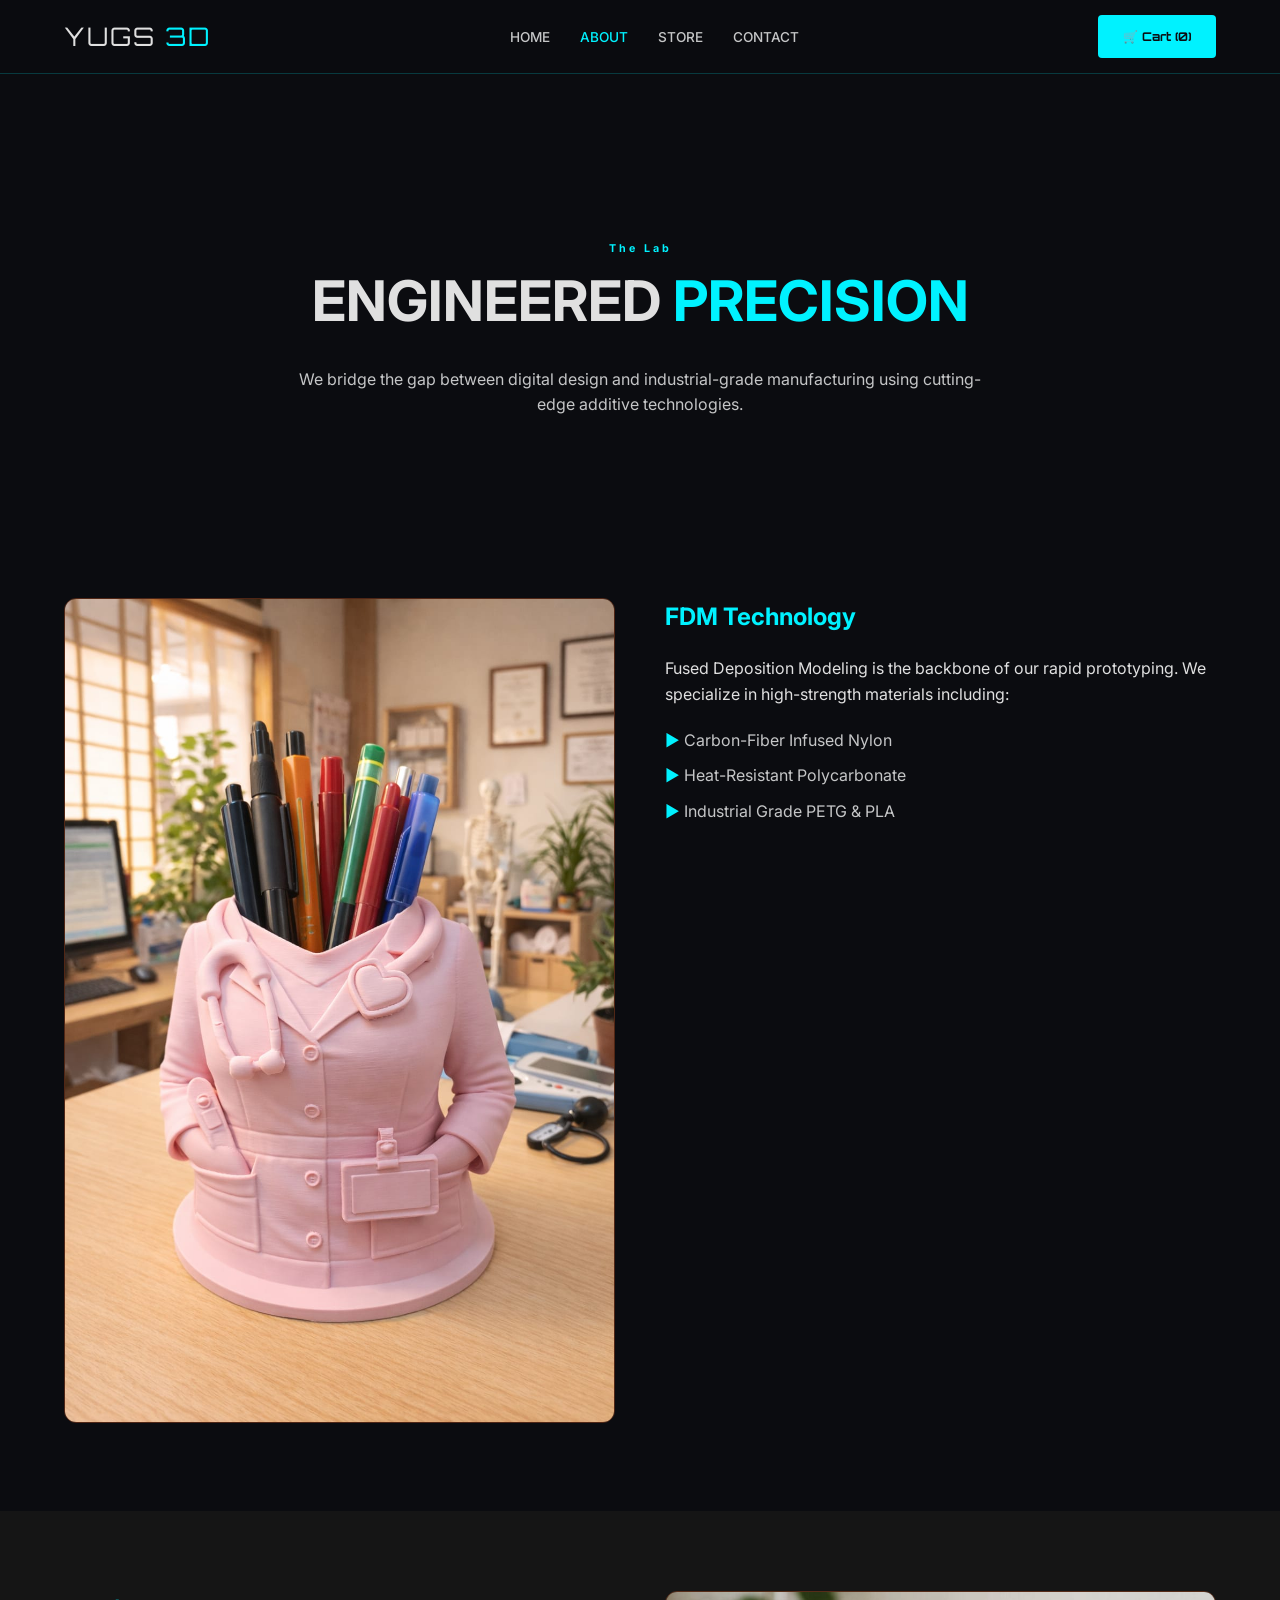
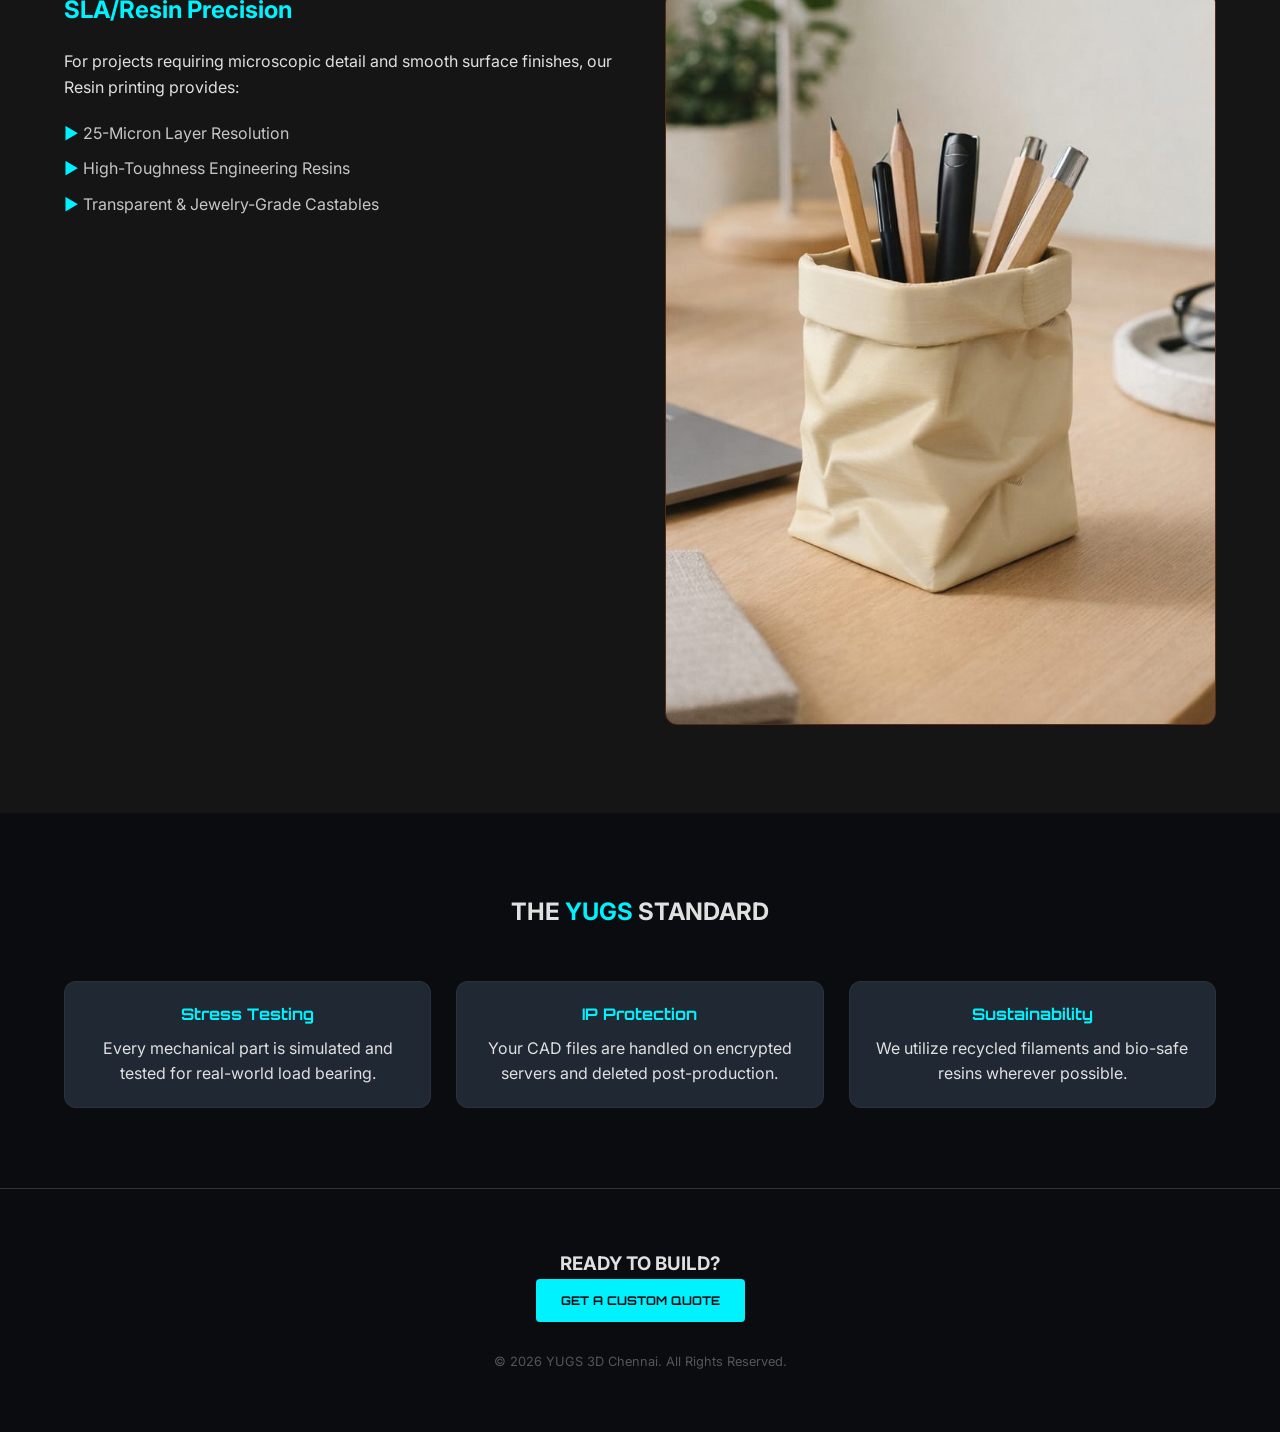
==== about.html @ 8506e939 "Add files via upload" ====
<!DOCTYPE html>
<html lang="en">
<head>
    <meta charset="UTF-8">
    <meta name="viewport" content="width=device-width, initial-scale=1.0">
    <title>Our Technology | YUGS 3D</title>
    
    <!-- Fonts -->
    <link href="https://fonts.googleapis.com/css2?family=Inter:wght@300;400;600&family=Orbitron:wght@700;900&display=swap" rel="stylesheet">
    
    <!-- Animations -->
    <link rel="stylesheet" href="https://unpkg.com/aos@next/dist/aos.css" />
    
    <link rel="stylesheet" href="style.css">
</head>
<body>

    <!-- NAVIGATION -->
    <header>
        <div class="container">
            <nav>
                <a href="index.html" class="logo">YUGS <span>3D</span></a>
                <ul class="nav-links">
                    <li><a href="index.html">Home</a></li>
                    <li><a href="about.html" class="active">About </a></li>
                    <li><a href="store.html">Store</a></li>
                    <li><a href="contact.html">Contact</a></li>
                </ul>

                 <a href="cart.html" class="btn-yugs" style="text-decoration: none;">
                    🛒 Cart (<span id="count">0</span>)
                </a>
            </nav>
        </div>
    </header>

    <!-- PAGE HEADER -->
    <section class="section-padding" style="margin-top: 80px; text-align: center;">
        <div class="container" data-aos="fade-down">
            <h6 class="text-orange fw-bold text-uppercase" style="letter-spacing: 3px;">The Lab</h6>
            <h1 class="font-orbitron" style="font-size: 3.5rem;">ENGINEERED <span class="text-orange">PRECISION</span></h1>
            <p style="max-width: 700px; margin: 20px auto; color: var(--text-muted);">We bridge the gap between digital design and industrial-grade manufacturing using cutting-edge additive technologies.</p>
        </div>
    </section>

    <!-- TECH SPLIT SECTION 1 (FDM) -->
    <section class="section-padding">
        <div class="container">
            <div class="row align-items-center" style="display: flex; gap: 50px; flex-wrap: wrap;">
                <div class="col-md-6" style="flex: 1; min-width: 300px;" data-aos="fade-right">
                    <img src="images/WhatsApp Image 2026-05-06 at 12.02.15 PM (2).jpeg" alt="FDM Printing" style="width: 100%; border-radius: 12px; border: 1px solid rgba(242,101,34,0.3);">
                </div>
                <div class="col-md-6" style="flex: 1; min-width: 300px;" data-aos="fade-left">
                    <h2 class="font-orbitron text-orange" style="margin-bottom: 20px;">FDM Technology</h2>
                    <p style="margin-bottom: 20px;">Fused Deposition Modeling is the backbone of our rapid prototyping. We specialize in high-strength materials including:</p>
                    <ul style="list-style: none; color: var(--text-muted);">
                        <li style="margin-bottom: 10px;"><span class="text-orange">▶</span> Carbon-Fiber Infused Nylon</li>
                        <li style="margin-bottom: 10px;"><span class="text-orange">▶</span> Heat-Resistant Polycarbonate</li>
                        <li style="margin-bottom: 10px;"><span class="text-orange">▶</span> Industrial Grade PETG & PLA</li>
                    </ul>
                </div>
            </div>
        </div>
    </section>

    <!-- TECH SPLIT SECTION 2 (RESIN) -->
    <section class="section-padding" style="background: #151515;">
        <div class="container">
            <div class="row align-items-center" style="display: flex; gap: 50px; flex-wrap: wrap; flex-direction: row-reverse;">
                <div class="col-md-6" style="flex: 1; min-width: 300px;" data-aos="fade-left">
                    <img src="./images/WhatsApp Image 2026-05-06 at 12.02.17 PM (2).jpeg" alt="SLA Resin" style="width: 100%; border-radius: 12px; border: 1px solid rgba(242,101,34,0.3);">
                </div>
                <div class="col-md-6" style="flex: 1; min-width: 300px;" data-aos="fade-right">
                    <h2 class="font-orbitron text-orange" style="margin-bottom: 20px;">SLA/Resin Precision</h2>
                    <p style="margin-bottom: 20px;">For projects requiring microscopic detail and smooth surface finishes, our Resin printing provides:</p>
                    <ul style="list-style: none; color: var(--text-muted);">
                        <li style="margin-bottom: 10px;"><span class="text-orange">▶</span> 25-Micron Layer Resolution</li>
                        <li style="margin-bottom: 10px;"><span class="text-orange">▶</span> High-Toughness Engineering Resins</li>
                        <li style="margin-bottom: 10px;"><span class="text-orange">▶</span> Transparent & Jewelry-Grade Castables</li>
                    </ul>
                </div>
            </div>
        </div>
    </section>

    <!-- THE YUGS STANDARD -->
    <section class="section-padding">
        <div class="container text-center">
            <h2 class="font-orbitron" style="margin-bottom: 50px;">THE <span class="text-orange">YUGS</span> STANDARD</h2>
            <div class="grid">
                <div class="card-yugs" data-aos="zoom-in">
                    <h4 class="text-orange">Stress Testing</h4>
                    <p>Every mechanical part is simulated and tested for real-world load bearing.</p>
                </div>
                <div class="card-yugs" data-aos="zoom-in" data-aos-delay="200">
                    <h4 class="text-orange">IP Protection</h4>
                    <p>Your CAD files are handled on encrypted servers and deleted post-production.</p>
                </div>
                <div class="card-yugs" data-aos="zoom-in" data-aos-delay="400">
                    <h4 class="text-orange">Sustainability</h4>
                    <p>We utilize recycled filaments and bio-safe resins wherever possible.</p>
                </div>
            </div>
        </div>
    </section>

    <!-- FOOTER CTA -->
    <footer style="padding: 60px 0; border-top: 1px solid #333; text-align: center;">
        <div class="container">
            <h3 class="font-orbitron mb-4">READY TO BUILD?</h3>
            <a href="contact.html" class="btn-yugs">GET A CUSTOM QUOTE</a>
            <p style="margin-top: 30px; font-size: 0.8rem; color: #555;">© 2026 YUGS 3D Chennai. All Rights Reserved.</p>
        </div>
    </footer>

    <!-- Scripts -->
    <script src="https://unpkg.com/aos@next/dist/aos.js"></script>
    <script>
        AOS.init({
            duration: 1000,
            once: true
        });
    </script>
</body>
</html>
---- style.css ----
:root {
    /* Primary Accent: Electric Cyan */
    --color-accent: #00f2ff; 
    --color-accent-hover: #70f9ff;
    
    /* Text: Platinum/Off-White */
    --text-light: #e0e0e0; 
    --text-muted: #c5c6c7;
    
    /* Dark Industrial Backgrounds */
    --bg-dark: #0b0c10;
    --bg-card: #1f2833;
    
    /* Typography */
    --font-heading: 'Orbitron', sans-serif;
    --font-body: 'Inter', sans-serif;
}

/* --- RESET & CORE --- */
* {
    margin: 0;
    padding: 0;
    box-sizing: border-box;
}

body {
    font-family: var(--font-body);
    background-color: var(--bg-dark);
    color: var(--text-light);
    overflow-x: hidden;
    line-height: 1.6;
    padding-top: 80px; 
}

.container {
    width: 90%;
    max-width: 1200px;
    margin: 0 auto;
}

/* --- NAVIGATION --- */
header {
    background: rgba(11, 12, 16, 0.95);
    padding: 15px 0;
    position: fixed;
    width: 100%;
    top: 0;
    z-index: 1000;
    backdrop-filter: blur(10px);
    border-bottom: 1px solid rgba(0, 242, 255, 0.2);
}

nav {
    display: flex;
    justify-content: space-between;
    align-items: center;
}

.logo {
    font-family: var(--font-heading);
    text-decoration: none;
    color: var(--text-light);
    font-size: 1.6rem;
    letter-spacing: 2px;
}

.logo span {
    color: var(--color-accent);
}

.nav-links {
    display: flex;
    list-style: none;
    gap: 30px;
    align-items: center;
}

.nav-links a {
    text-decoration: none;
    color: var(--text-muted);
    font-weight: 500;
    transition: 0.3s;
    text-transform: uppercase;
    font-size: 0.85rem;
}

.nav-links a:hover, .nav-links a.active {
    color: var(--color-accent);
}

/* --- HERO SECTION --- */
.hero {
    position: relative;
    height: calc(100vh - 80px);
    overflow: hidden;
}

.carousel {
    display: flex;
    height: 100%;
    transition: transform 0.8s cubic-bezier(0.7, 0, 0.3, 1);
}

.slide {
    flex: 0 0 100%;
    position: relative;
}

.slide img {
    width: 100%;
    height: 100%;
    object-fit: cover;
    filter: brightness(35%);
}

.hero-overlay {
    position: absolute;
    top: 0;
    left: 0;
    width: 100%;
    height: 100%;
    display: flex;
    align-items: center;
    justify-content: center;
    text-align: center;
}

.hero-content h1 {
    font-family: var(--font-heading);
    font-size: clamp(1.8rem, 7vw, 4rem);
    margin-bottom: 15px;
    letter-spacing: 4px;
}

/* --- SECTION GENERAL --- */
.section-padding {
    padding: 80px 0;
}

.grid {
    display: grid;
    grid-template-columns: repeat(auto-fit, minmax(280px, 1fr));
    gap: 25px;
}

/* --- CARDS & IMAGES --- */
.card-yugs {
    background: var(--bg-card);
    padding: 20px;
    border-radius: 12px;
    border: 1px solid rgba(255, 255, 255, 0.05);
    transition: 0.4s cubic-bezier(0.175, 0.885, 0.32, 1.275);
    display: flex;
    flex-direction: column;
}

.card-yugs:hover {
    border-color: var(--color-accent);
    transform: translateY(-8px);
    box-shadow: 0 10px 30px rgba(0, 242, 255, 0.15);
}

.image-container {
    width: 100%;
    height: 250px; 
    overflow: hidden;
    border-radius: 8px;
    margin-bottom: 15px;
    background: var(--bg-dark);
}

.image-container img {
    width: 100%;
    height: 100%;
    object-fit: cover; 
    transition: 0.5s ease;
}

.card-yugs:hover .image-container img {
    transform: scale(1.1);
}

.card-yugs h4 {
    font-family: var(--font-heading);
    font-size: 1rem;
    margin-bottom: 8px;
}

/* --- BUTTONS --- */
.btn-yugs {
    background: var(--color-accent);
    color: #0b0c10; 
    padding: 12px 25px;
    border-radius: 4px;
    text-decoration: none;
    display: inline-block;
    font-family: var(--font-heading);
    font-size: 0.75rem;
    font-weight: bold;
    transition: 0.3s;
    border: none;
    cursor: pointer;
    text-align: center;
}

.btn-yugs:hover {
    background: var(--color-accent-hover);
    box-shadow: 0 0 20px rgba(0, 242, 255, 0.6);
    transform: translateY(-2px);
}

/* --- PORTFOLIO CAROUSEL --- */
.portfolio-carousel-wrapper {
    position: relative;
    width: 100%;
    max-width: 1100px;
    margin: 0 auto;
}

.portfolio-carousel {
    display: flex;
    transition: transform 0.6s cubic-bezier(0.23, 1, 0.32, 1);
    gap: 20px;
}

.portfolio-item {
    flex: 0 0 calc(50% - 10px);
    position: relative;
    border-radius: 12px;
    overflow: hidden;
    height: 400px;
    border: 1px solid rgba(0, 242, 255, 0.1);
}

.portfolio-item img {
    width: 100%;
    height: 100%;
    object-fit: cover;
    transition: 0.5s;
}

.portfolio-info {
    position: absolute;
    bottom: -100%;
    left: 0;
    width: 100%;
    padding: 20px;
    background: linear-gradient(transparent, rgba(11, 12, 16, 0.95));
    transition: 0.4s;
}

.portfolio-item:hover .portfolio-info {
    bottom: 0;
}

.portfolio-item:hover img {
    transform: scale(1.1);
}

.portfolio-btn {
    position: absolute;
    top: 50%;
    transform: translateY(-50%);
    background: var(--color-accent);
    color: #0b0c10;
    border: none;
    width: 45px;
    height: 45px;
    border-radius: 50%;
    cursor: pointer;
    font-weight: bold;
    z-index: 10;
    display: flex;
    align-items: center;
    justify-content: center;
    transition: 0.3s;
}

.portfolio-btn:hover {
    background: var(--color-accent-hover);
    box-shadow: 0 0 15px var(--color-accent);
}

.prev-p { left: -25px; }
.next-p { right: -25px; }

/* --- UTILITIES --- */
.text-orange, .text-accent { color: var(--color-accent); } 
.font-heading { font-family: var(--font-heading); }
.text-center { text-align: center; }

input, textarea {
    width: 100%;
    padding: 15px;
    background: #0b0c10;
    border: 1px solid #1f2833;
    color: var(--text-light);
    margin-bottom: 15px;
    border-radius: 4px;
    font-family: var(--font-body);
}

input:focus, textarea:focus {
    outline: none;
    border-color: var(--color-accent);
    box-shadow: 0 0 10px rgba(0, 242, 255, 0.2);
}

/* --- RESPONSIVE TWEAKS --- */
@media (max-width: 768px) {
    .nav-links { display: none; } 
    .hero { height: 70vh; }
    .portfolio-item { flex: 0 0 100%; }
    .prev-p { left: 0px; }
    .next-p { right: 0px; }
}
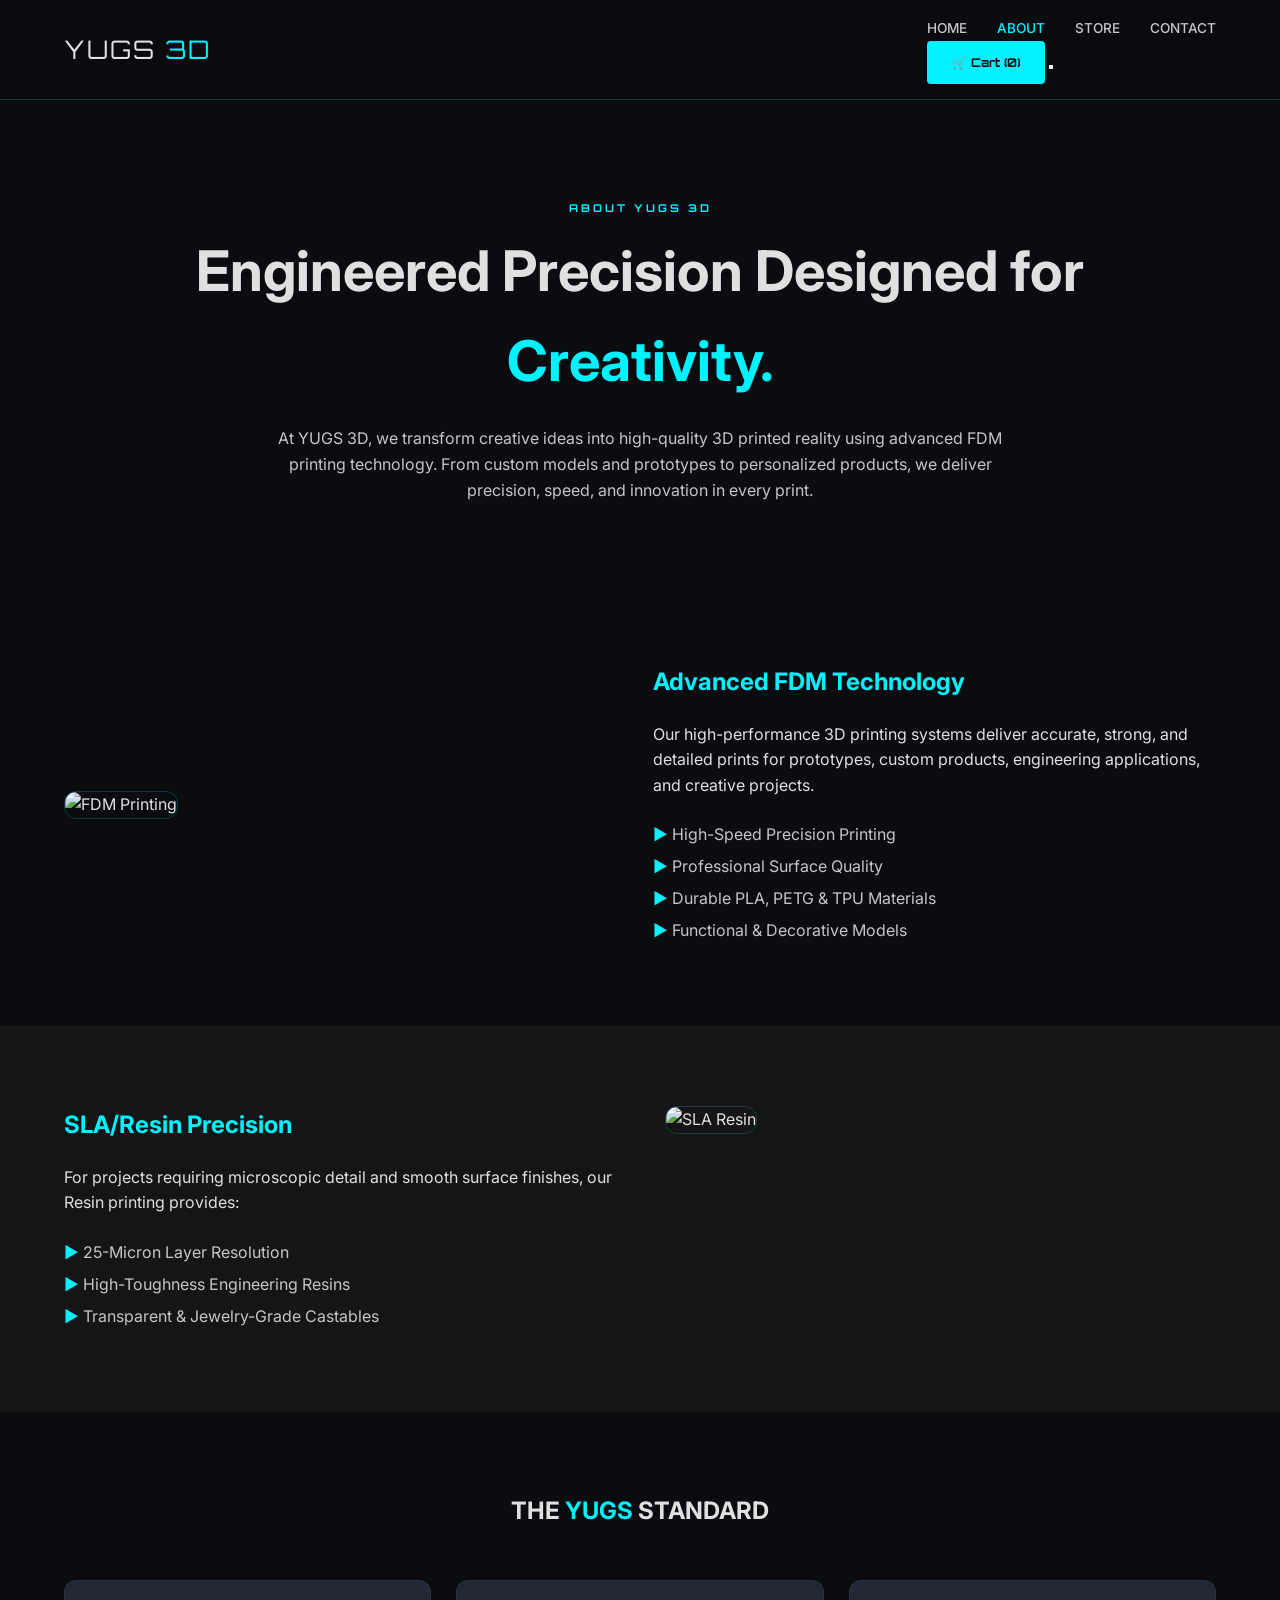
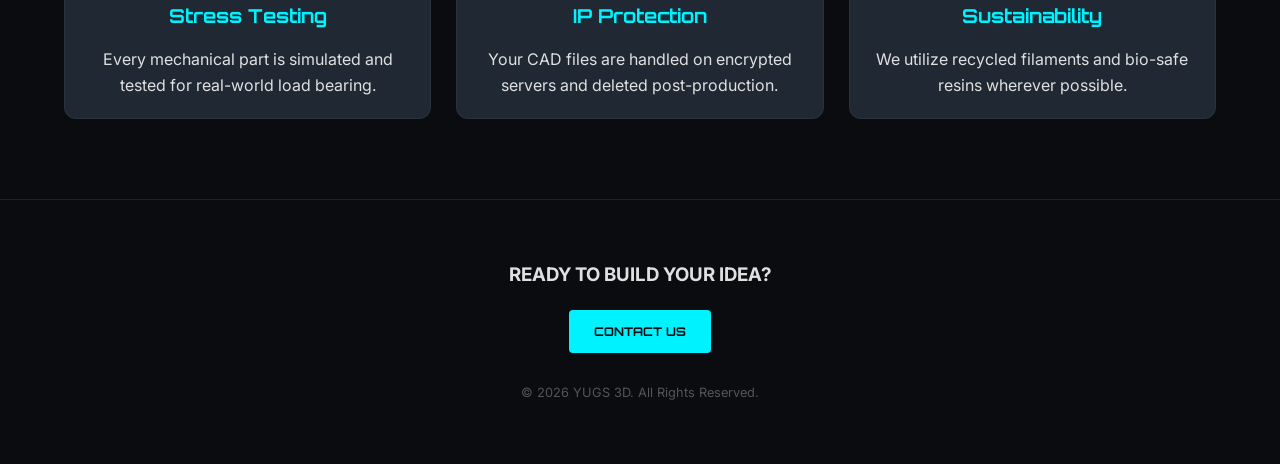
==== commit 455bdb37: "Update about.html for improved content and structure" ====
--- a/about.html
+++ b/about.html
@@ -3,123 +3,119 @@
 <head>
     <meta charset="UTF-8">
     <meta name="viewport" content="width=device-width, initial-scale=1.0">
-    <title>Our Technology | YUGS 3D</title>
+    <title>About | YUGS 3D</title>
+    <link href="https://fonts.googleapis.com/css2?family=Inter:wght@300;400;600&family=Orbitron:wght@600;700;900&display=swap" rel="stylesheet">
+    <link rel="stylesheet" href="https://unpkg.com/aos@next/dist/aos.css" />
+    <link rel="stylesheet" href="style.css">
     
-    <!-- Fonts -->
-    <link href="https://fonts.googleapis.com/css2?family=Inter:wght@300;400;600&family=Orbitron:wght@700;900&display=swap" rel="stylesheet">
-    
-    <!-- Animations -->
-    <link rel="stylesheet" href="https://unpkg.com/aos@next/dist/aos.css" />
-    
-    <link rel="stylesheet" href="style.css">
+    <script src="script.js" defer></script>
 </head>
 <body>
 
-    <!-- NAVIGATION -->
     <header>
         <div class="container">
             <nav>
                 <a href="index.html" class="logo">YUGS <span>3D</span></a>
-                <ul class="nav-links">
-                    <li><a href="index.html">Home</a></li>
-                    <li><a href="about.html" class="active">About </a></li>
-                    <li><a href="store.html">Store</a></li>
-                    <li><a href="contact.html">Contact</a></li>
-                </ul>
-
-                 <a href="cart.html" class="btn-yugs" style="text-decoration: none;">
-                    🛒 Cart (<span id="count">0</span>)
-                </a>
+                <div class="nav-container">
+                    <ul class="nav-links">
+                        <li><a href="index.html">Home</a></li>
+                        <li><a href="about.html" class="active">About</a></li>
+                        <li><a href="store.html">Store</a></li>
+                        <li><a href="contact.html">Contact</a></li>
+                    </ul>
+                    <a href="cart.html" class="btn-yugs">🛒 Cart (<span id="count">0</span>)</a>
+                    
+                    <button class="menu-toggle" aria-label="Open Navigation Link Tray" onclick="toggleMenu()">
+                        <span></span>
+                        <span></span>
+                        <span></span>
+                    </button>
+                </div>
             </nav>
         </div>
     </header>
 
-    <!-- PAGE HEADER -->
-    <section class="section-padding" style="margin-top: 80px; text-align: center;">
+    <section class="section-padding" style="margin-top:40px; text-align:center;">
         <div class="container" data-aos="fade-down">
-            <h6 class="text-orange fw-bold text-uppercase" style="letter-spacing: 3px;">The Lab</h6>
-            <h1 class="font-orbitron" style="font-size: 3.5rem;">ENGINEERED <span class="text-orange">PRECISION</span></h1>
-            <p style="max-width: 700px; margin: 20px auto; color: var(--text-muted);">We bridge the gap between digital design and industrial-grade manufacturing using cutting-edge additive technologies.</p>
+            <h6 class="text-orange font-heading" style="letter-spacing:3px; font-weight: bold; margin-bottom: 10px;">ABOUT YUGS 3D</h6>
+            <h1 class="font-orbitron" style="font-size:clamp(2rem, 5vw, 3.5rem); margin-bottom: 20px;">Engineered Precision Designed for <span class="text-orange">Creativity.</span></h1>
+            <p style="max-width:750px; margin:0 auto; color:var(--text-muted);">
+                At YUGS 3D, we transform creative ideas into high-quality 3D printed reality using advanced FDM printing technology. From custom models and prototypes to personalized products, we deliver precision, speed, and innovation in every print.
+            </p>
         </div>
     </section>
 
-    <!-- TECH SPLIT SECTION 1 (FDM) -->
     <section class="section-padding">
         <div class="container">
-            <div class="row align-items-center" style="display: flex; gap: 50px; flex-wrap: wrap;">
-                <div class="col-md-6" style="flex: 1; min-width: 300px;" data-aos="fade-right">
-                    <img src="images/WhatsApp Image 2026-05-06 at 12.02.15 PM (2).jpeg" alt="FDM Printing" style="width: 100%; border-radius: 12px; border: 1px solid rgba(242,101,34,0.3);">
+            <div class="grid" style="align-items: center;">
+                <div data-aos="fade-right">
+                    <img src="images/machine_1.jpeg" alt="FDM Printing" style="width:100%; border-radius:12px; border:1px solid rgba(0,242,255,0.2);">
                 </div>
-                <div class="col-md-6" style="flex: 1; min-width: 300px;" data-aos="fade-left">
-                    <h2 class="font-orbitron text-orange" style="margin-bottom: 20px;">FDM Technology</h2>
-                    <p style="margin-bottom: 20px;">Fused Deposition Modeling is the backbone of our rapid prototyping. We specialize in high-strength materials including:</p>
-                    <ul style="list-style: none; color: var(--text-muted);">
-                        <li style="margin-bottom: 10px;"><span class="text-orange">▶</span> Carbon-Fiber Infused Nylon</li>
-                        <li style="margin-bottom: 10px;"><span class="text-orange">▶</span> Heat-Resistant Polycarbonate</li>
-                        <li style="margin-bottom: 10px;"><span class="text-orange">▶</span> Industrial Grade PETG & PLA</li>
+                <div data-aos="fade-left">
+                    <h2 class="font-orbitron text-orange" style="margin-bottom:20px;">Advanced FDM Technology</h2>
+                    <p style="margin-bottom:20px;">Our high-performance 3D printing systems deliver accurate, strong, and detailed prints for prototypes, custom products, engineering applications, and creative projects.</p>
+                    <ul style="list-style:none; color:var(--text-muted); line-height: 2;">
+                        <li><span class="text-orange">▶</span> High-Speed Precision Printing</li>
+                        <li><span class="text-orange">▶</span> Professional Surface Quality</li>
+                        <li><span class="text-orange">▶</span> Durable PLA, PETG & TPU Materials</li>
+                        <li><span class="text-orange">▶</span> Functional & Decorative Models</li>
                     </ul>
                 </div>
             </div>
         </div>
     </section>
 
-    <!-- TECH SPLIT SECTION 2 (RESIN) -->
     <section class="section-padding" style="background: #151515;">
         <div class="container">
             <div class="row align-items-center" style="display: flex; gap: 50px; flex-wrap: wrap; flex-direction: row-reverse;">
                 <div class="col-md-6" style="flex: 1; min-width: 300px;" data-aos="fade-left">
-                    <img src="./images/WhatsApp Image 2026-05-06 at 12.02.17 PM (2).jpeg" alt="SLA Resin" style="width: 100%; border-radius: 12px; border: 1px solid rgba(242,101,34,0.3);">
+                    <img src="./images/machine_2.jpeg" alt="SLA Resin" style="width: 100%; border-radius: 12px; border: 1px solid rgba(0, 242, 255, 0.2);">
                 </div>
                 <div class="col-md-6" style="flex: 1; min-width: 300px;" data-aos="fade-right">
                     <h2 class="font-orbitron text-orange" style="margin-bottom: 20px;">SLA/Resin Precision</h2>
                     <p style="margin-bottom: 20px;">For projects requiring microscopic detail and smooth surface finishes, our Resin printing provides:</p>
-                    <ul style="list-style: none; color: var(--text-muted);">
-                        <li style="margin-bottom: 10px;"><span class="text-orange">▶</span> 25-Micron Layer Resolution</li>
-                        <li style="margin-bottom: 10px;"><span class="text-orange">▶</span> High-Toughness Engineering Resins</li>
-                        <li style="margin-bottom: 10px;"><span class="text-orange">▶</span> Transparent & Jewelry-Grade Castables</li>
+                    <ul style="list-style: none; color: var(--text-muted); line-height: 2;">
+                        <li><span class="text-orange">▶</span> 25-Micron Layer Resolution</li>
+                        <li><span class="text-orange">▶</span> High-Toughness Engineering Resins</li>
+                        <li><span class="text-orange">▶</span> Transparent & Jewelry-Grade Castables</li>
                     </ul>
                 </div>
             </div>
         </div>
     </section>
 
-    <!-- THE YUGS STANDARD -->
     <section class="section-padding">
         <div class="container text-center">
             <h2 class="font-orbitron" style="margin-bottom: 50px;">THE <span class="text-orange">YUGS</span> STANDARD</h2>
-            <div class="grid">
+            <div class="grid standard-grid">
                 <div class="card-yugs" data-aos="zoom-in">
-                    <h4 class="text-orange">Stress Testing</h4>
-                    <p>Every mechanical part is simulated and tested for real-world load bearing.</p>
+                    <h4 class="text-orange font-heading" style="font-size: 1.2rem; margin-bottom: 15px;">Stress Testing</h4>
+                    <p style="margin-bottom: 0;">Every mechanical part is simulated and tested for real-world load bearing.</p>
                 </div>
                 <div class="card-yugs" data-aos="zoom-in" data-aos-delay="200">
-                    <h4 class="text-orange">IP Protection</h4>
-                    <p>Your CAD files are handled on encrypted servers and deleted post-production.</p>
+                    <h4 class="text-orange font-heading" style="font-size: 1.2rem; margin-bottom: 15px;">IP Protection</h4>
+                    <p style="margin-bottom: 0;">Your CAD files are handled on encrypted servers and deleted post-production.</p>
                 </div>
                 <div class="card-yugs" data-aos="zoom-in" data-aos-delay="400">
-                    <h4 class="text-orange">Sustainability</h4>
-                    <p>We utilize recycled filaments and bio-safe resins wherever possible.</p>
+                    <h4 class="text-orange font-heading" style="font-size: 1.2rem; margin-bottom: 15px;">Sustainability</h4>
+                    <p style="margin-bottom: 0;">We utilize recycled filaments and bio-safe resins wherever possible.</p>
                 </div>
             </div>
         </div>
     </section>
 
-    <!-- FOOTER CTA -->
-    <footer style="padding: 60px 0; border-top: 1px solid #333; text-align: center;">
+    <footer style="padding:60px 0; border-top:1px solid #222; text-align:center;">
         <div class="container">
-            <h3 class="font-orbitron mb-4">READY TO BUILD?</h3>
-            <a href="contact.html" class="btn-yugs">GET A CUSTOM QUOTE</a>
-            <p style="margin-top: 30px; font-size: 0.8rem; color: #555;">© 2026 YUGS 3D Chennai. All Rights Reserved.</p>
+            <h3 class="font-orbitron" style="margin-bottom: 20px;">READY TO BUILD YOUR IDEA?</h3>
+            <a href="contact.html" class="btn-yugs">CONTACT US</a>
+            <p style="margin-top:30px; font-size:0.8rem; color:#555;">© 2026 YUGS 3D. All Rights Reserved.</p>
         </div>
     </footer>
 
-    <!-- Scripts -->
     <script src="https://unpkg.com/aos@next/dist/aos.js"></script>
     <script>
-        AOS.init({
-            duration: 1000,
-            once: true
-        });
+        // AOS Framework initialization script 
+        AOS.init({ duration: 1000, once: true });
     </script>
 </body>
-</html>+</html>
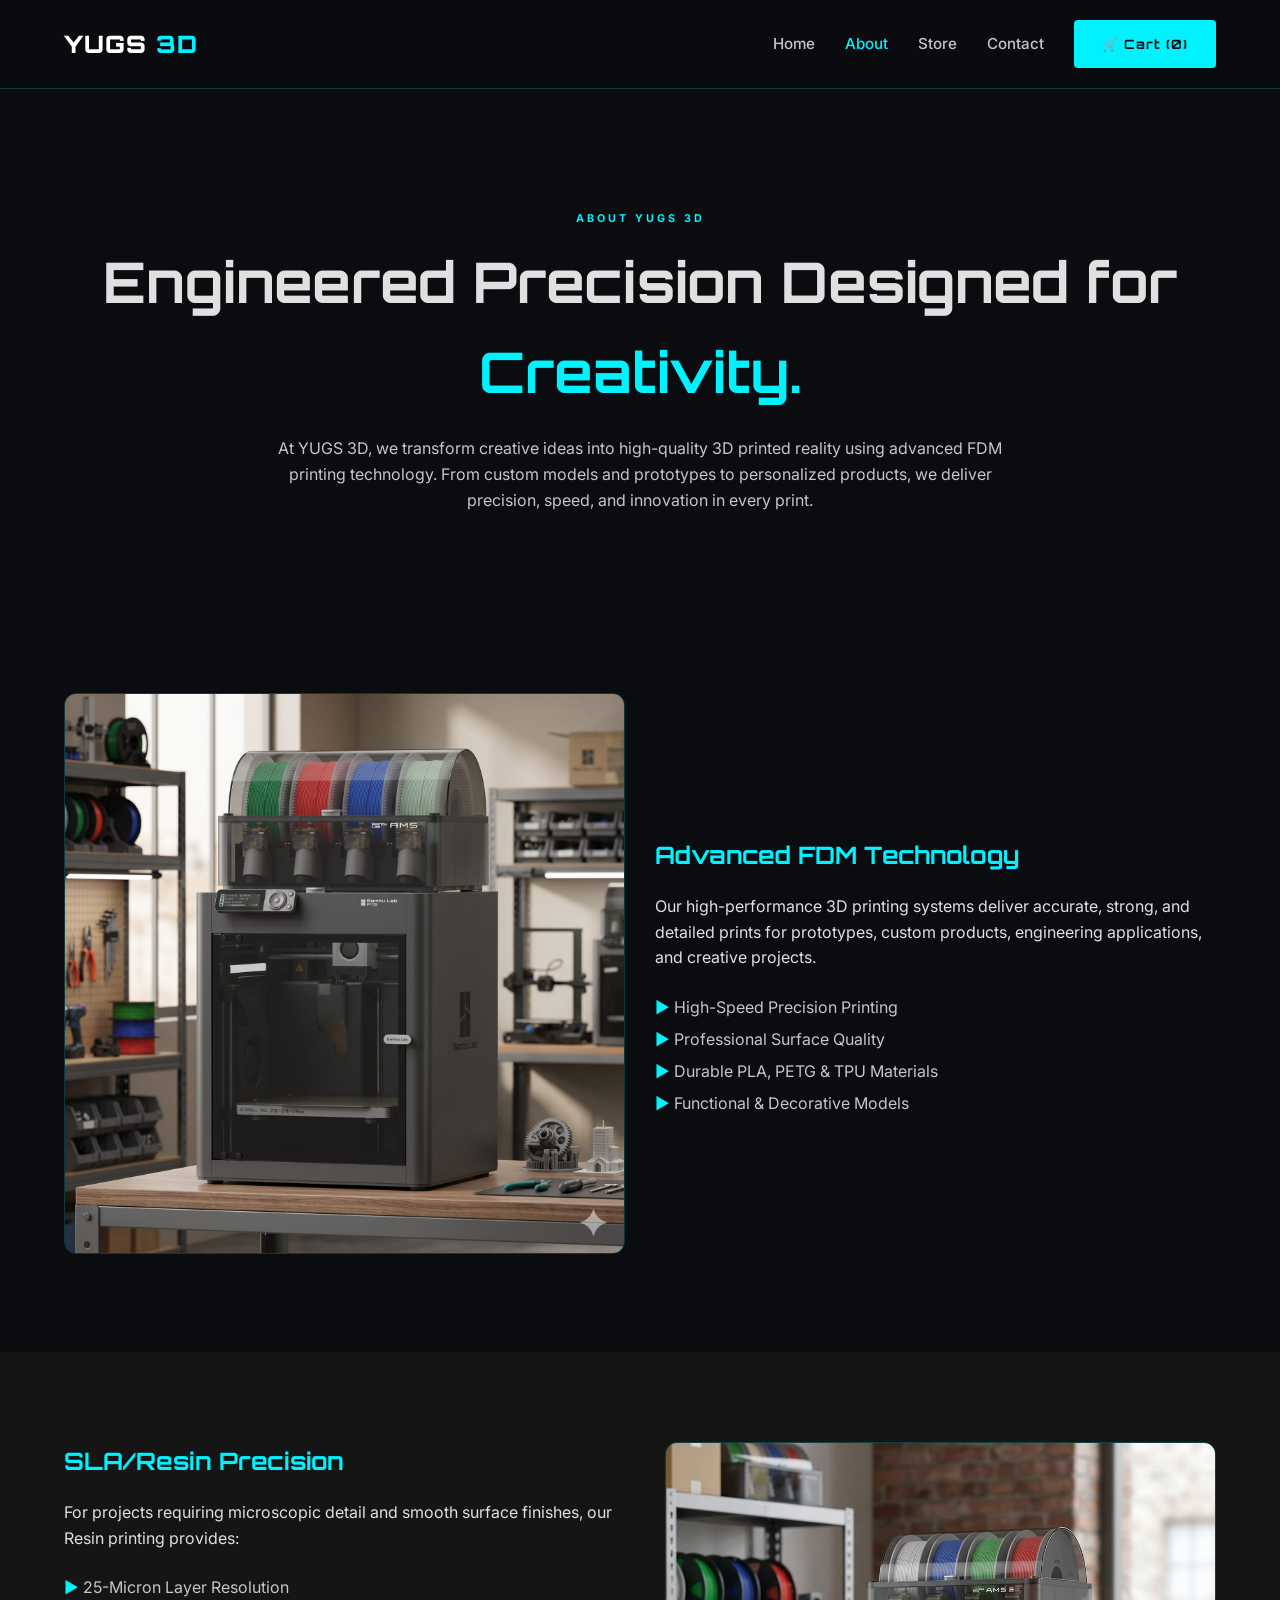
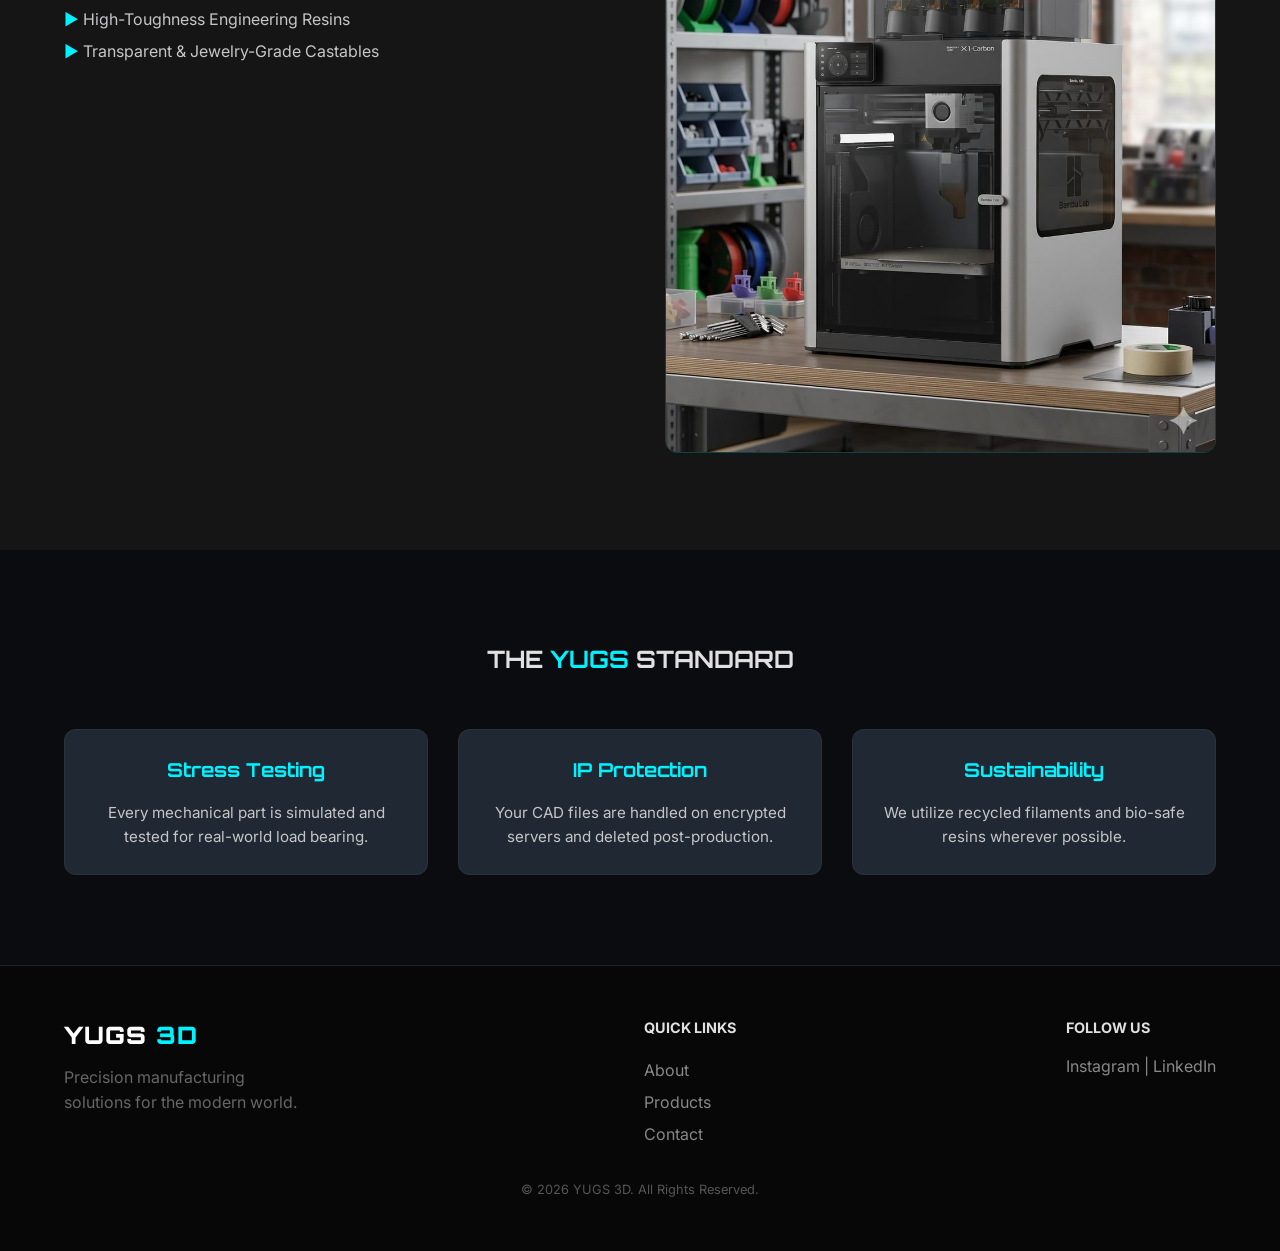
==== commit db92d4bf: "Update about.html" ====
--- a/about.html
+++ b/about.html
@@ -7,7 +7,6 @@
     <link href="https://fonts.googleapis.com/css2?family=Inter:wght@300;400;600&family=Orbitron:wght@600;700;900&display=swap" rel="stylesheet">
     <link rel="stylesheet" href="https://unpkg.com/aos@next/dist/aos.css" />
     <link rel="stylesheet" href="style.css">
-    
     <script src="script.js" defer></script>
 </head>
 <body>
@@ -24,11 +23,8 @@
                         <li><a href="contact.html">Contact</a></li>
                     </ul>
                     <a href="cart.html" class="btn-yugs">🛒 Cart (<span id="count">0</span>)</a>
-                    
                     <button class="menu-toggle" aria-label="Open Navigation Link Tray" onclick="toggleMenu()">
-                        <span></span>
-                        <span></span>
-                        <span></span>
+                        <span></span><span></span><span></span>
                     </button>
                 </div>
             </nav>
@@ -104,17 +100,45 @@
         </div>
     </section>
 
-    <footer style="padding:60px 0; border-top:1px solid #222; text-align:center;">
-        <div class="container">
-            <h3 class="font-orbitron" style="margin-bottom: 20px;">READY TO BUILD YOUR IDEA?</h3>
-            <a href="contact.html" class="btn-yugs">CONTACT US</a>
-            <p style="margin-top:30px; font-size:0.8rem; color:#555;">© 2026 YUGS 3D. All Rights Reserved.</p>
+    <footer style="padding: 50px 0; border-top: 1px solid #222; background: #070708;">
+        <div class="container" style="display: flex; justify-content: space-between; flex-wrap: wrap; gap: 30px;">
+            <div>
+                <a href="#" class="logo">YUGS <span>3D</span></a>
+                <p style="margin-top: 10px; color: #666; max-width: 250px;">Precision manufacturing solutions for the modern world.</p>
+            </div>
+            <div>
+                <h4 class="font-heading" style="font-size: 0.9rem; margin-bottom: 15px;">QUICK LINKS</h4>
+                <ul style="list-style: none; line-height: 2;">
+                    <li><a href="about.html" style="color: #888; text-decoration: none;">About</a></li>
+                    <li><a href="store.html" style="color: #888; text-decoration: none;">Products</a></li>
+                    <li><a href="contact.html" style="color: #888; text-decoration: none;">Contact</a></li>
+                </ul>
+            </div>
+            <div>
+                <h4 class="font-heading" style="font-size: 0.9rem; margin-bottom: 15px;">FOLLOW US</h4>
+                <p style="color: #888;">Instagram | LinkedIn</p>
+            </div>
         </div>
+        <p style="margin-top:30px; font-size:0.8rem; color:#555; text-align: center;">© 2026 YUGS 3D. All Rights Reserved.</p>
     </footer>
+
+    <button id="backToTop" class="btn-yugs"
+        style="position: fixed; bottom: 30px; right: 30px; display: none; z-index: 99; border-radius: 50%; padding: 15px;"
+        onclick="window.scrollTo({top: 0, behavior: 'smooth'});">▲</button>
+
+    <script>
+        window.onscroll = function () {
+            const btn = document.getElementById("backToTop");
+            if (document.body.scrollTop > 300 || document.documentElement.scrollTop > 300) {
+                btn.style.display = "block";
+            } else {
+                btn.style.display = "none";
+            }
+        };
+    </script>
 
     <script src="https://unpkg.com/aos@next/dist/aos.js"></script>
     <script>
-        // AOS Framework initialization script 
         AOS.init({ duration: 1000, once: true });
     </script>
 </body>
--- a/style.css
+++ b/style.css
@@ -3,20 +3,24 @@
     --color-accent: #00f2ff; 
     --color-accent-hover: #70f9ff;
     
-    /* Text: Platinum/Off-White */
+    /* Secondary Accent: Accent text options if needed */
+    --color-orange: #00f2ff; 
+
+    /* Text Colors */
     --text-light: #e0e0e0; 
     --text-muted: #c5c6c7;
     
-    /* Dark Industrial Backgrounds */
+    /* Backgrounds */
     --bg-dark: #0b0c10;
     --bg-card: #1f2833;
+    --bg-header: rgba(11, 12, 16, 0.95);
     
     /* Typography */
     --font-heading: 'Orbitron', sans-serif;
     --font-body: 'Inter', sans-serif;
 }
 
-/* --- RESET & CORE --- */
+/* --- RESET & BASE STYLES --- */
 * {
     margin: 0;
     padding: 0;
@@ -38,57 +42,88 @@
     margin: 0 auto;
 }
 
-/* --- NAVIGATION --- */
+/* --- HEADERS & STICKY NAVIGATION --- */
 header {
-    background: rgba(11, 12, 16, 0.95);
-    padding: 15px 0;
+    background: var(--bg-header);
     position: fixed;
     width: 100%;
     top: 0;
+    left: 0;
     z-index: 1000;
     backdrop-filter: blur(10px);
     border-bottom: 1px solid rgba(0, 242, 255, 0.2);
+    transition: all 0.3s ease;
 }
 
 nav {
     display: flex;
     justify-content: space-between;
     align-items: center;
+    padding: 20px 0;
+    position: relative;
 }
 
 .logo {
+    font-size: 24px;
     font-family: var(--font-heading);
+    font-weight: 900;
+    color: #ffffff;
     text-decoration: none;
-    color: var(--text-light);
-    font-size: 1.6rem;
-    letter-spacing: 2px;
+    letter-spacing: 1px;
 }
 
 .logo span {
     color: var(--color-accent);
 }
 
+.nav-container {
+    display: flex;
+    align-items: center;
+    gap: 30px;
+}
+
 .nav-links {
     display: flex;
     list-style: none;
     gap: 30px;
-    align-items: center;
 }
 
 .nav-links a {
+    color: var(--text-muted);
     text-decoration: none;
-    color: var(--text-muted);
     font-weight: 500;
-    transition: 0.3s;
-    text-transform: uppercase;
-    font-size: 0.85rem;
-}
-
-.nav-links a:hover, .nav-links a.active {
+    font-size: 0.95rem;
+    transition: color 0.3s ease;
+}
+
+.nav-links a:hover,
+.nav-links a.active {
     color: var(--color-accent);
 }
 
-/* --- HERO SECTION --- */
+/* --- INTERACTIVE HAMBURGER TOGGLE --- */
+.menu-toggle {
+    display: none;
+    flex-direction: column;
+    justify-content: space-between;
+    width: 26px;
+    height: 18px;
+    background: transparent;
+    border: none;
+    cursor: pointer;
+    z-index: 1001;
+    padding: 0;
+}
+
+.menu-toggle span {
+    width: 100%;
+    height: 2px;
+    background-color: var(--color-accent);
+    border-radius: 2px;
+    transition: all 0.3s cubic-bezier(0.25, 0.8, 0.25, 1);
+}
+
+/* --- HERO COMPONENT --- */
 .hero {
     position: relative;
     height: calc(100vh - 80px);
@@ -98,7 +133,6 @@
 .carousel {
     display: flex;
     height: 100%;
-    transition: transform 0.8s cubic-bezier(0.7, 0, 0.3, 1);
 }
 
 .slide {
@@ -127,45 +161,52 @@
 
 .hero-content h1 {
     font-family: var(--font-heading);
-    font-size: clamp(1.8rem, 7vw, 4rem);
-    margin-bottom: 15px;
-    letter-spacing: 4px;
-}
-
-/* --- SECTION GENERAL --- */
+    font-size: clamp(2rem, 6vw, 4.5rem);
+    font-weight: 900;
+    margin-bottom: 20px;
+    letter-spacing: 3px;
+}
+
+.hero-content p {
+    font-size: clamp(1rem, 2.5vw, 1.25rem);
+    max-width: 650px;
+    margin: 0 auto 30px auto;
+    color: var(--text-muted);
+}
+
+/* --- STRUCTURE GRIDS & SECTIONAL CARDS --- */
 .section-padding {
-    padding: 80px 0;
+    padding: 90px 0;
 }
 
 .grid {
     display: grid;
     grid-template-columns: repeat(auto-fit, minmax(280px, 1fr));
-    gap: 25px;
-}
-
-/* --- CARDS & IMAGES --- */
+    gap: 30px;
+}
+
 .card-yugs {
     background: var(--bg-card);
-    padding: 20px;
+    padding: 25px;
     border-radius: 12px;
     border: 1px solid rgba(255, 255, 255, 0.05);
-    transition: 0.4s cubic-bezier(0.175, 0.885, 0.32, 1.275);
+    transition: all 0.4s cubic-bezier(0.165, 0.84, 0.44, 1);
     display: flex;
     flex-direction: column;
 }
 
 .card-yugs:hover {
     border-color: var(--color-accent);
-    transform: translateY(-8px);
-    box-shadow: 0 10px 30px rgba(0, 242, 255, 0.15);
+    transform: translateY(-6px);
+    box-shadow: 0 12px 30px rgba(0, 242, 255, 0.12);
 }
 
 .image-container {
     width: 100%;
-    height: 250px; 
+    height: 260px; 
     overflow: hidden;
     border-radius: 8px;
-    margin-bottom: 15px;
+    margin-bottom: 20px;
     background: var(--bg-dark);
 }
 
@@ -173,31 +214,43 @@
     width: 100%;
     height: 100%;
     object-fit: cover; 
-    transition: 0.5s ease;
+    transition: transform 0.6s cubic-bezier(0.165, 0.84, 0.44, 1);
 }
 
 .card-yugs:hover .image-container img {
-    transform: scale(1.1);
-}
-
-.card-yugs h4 {
+    transform: scale(1.08);
+}
+
+.card-yugs h3, .card-yugs h4 {
     font-family: var(--font-heading);
-    font-size: 1rem;
-    margin-bottom: 8px;
-}
-
-/* --- BUTTONS --- */
+    margin-bottom: 12px;
+}
+
+.card-yugs p {
+    color: var(--text-muted);
+    font-size: 0.95rem;
+}
+
+/* --- TECH DECORATIVE STYLES --- */
+.text-orange { color: var(--color-accent) !important; }
+.font-orbitron { font-family: var(--font-heading); }
+.text-center { text-align: center; }
+.mb-3 { margin-bottom: 20px; }
+.w-100 { width: 100%; }
+
+/* --- UI BUTTON ARCHITECTURE --- */
 .btn-yugs {
     background: var(--color-accent);
     color: #0b0c10; 
-    padding: 12px 25px;
+    padding: 14px 28px;
     border-radius: 4px;
     text-decoration: none;
     display: inline-block;
     font-family: var(--font-heading);
-    font-size: 0.75rem;
+    font-size: 0.8rem;
     font-weight: bold;
-    transition: 0.3s;
+    letter-spacing: 1px;
+    transition: all 0.3s ease;
     border: none;
     cursor: pointer;
     text-align: center;
@@ -205,56 +258,133 @@
 
 .btn-yugs:hover {
     background: var(--color-accent-hover);
-    box-shadow: 0 0 20px rgba(0, 242, 255, 0.6);
+    box-shadow: 0 0 25px rgba(0, 242, 255, 0.5);
     transform: translateY(-2px);
 }
 
-/* --- PORTFOLIO CAROUSEL --- */
+/* --- STORE SIDEBAR COMPONENTS --- */
+.store-layout {
+    display: flex;
+    gap: 40px;
+    align-items: flex-start;
+}
+
+.filter-sidebar {
+    width: 300px;
+    min-width: 300px;
+    background: var(--bg-card);
+    padding: 30px;
+    border-radius: 12px;
+    position: sticky;
+    top: 110px;
+    border: 1px solid rgba(0, 242, 255, 0.1);
+}
+
+.filter-sidebar h3 {
+    color: var(--text-light);
+    font-family: var(--font-heading);
+    margin-bottom: 25px;
+    font-size: 1.2rem;
+    letter-spacing: 1px;
+    border-bottom: 1px solid rgba(255, 255, 255, 0.05);
+    padding-bottom: 10px;
+}
+
+.filter-group {
+    margin-bottom: 25px;
+}
+
+.filter-group label {
+    display: block;
+    margin-bottom: 10px;
+    color: var(--text-muted);
+    font-size: 0.85rem;
+    text-transform: uppercase;
+    letter-spacing: 1px;
+}
+
+.filter-group input,
+.filter-group select,
+form input,
+form textarea {
+    width: 100%;
+    padding: 14px;
+    background: var(--bg-dark);
+    color: #ffffff;
+    border: 1px solid rgba(255, 255, 255, 0.1);
+    border-radius: 6px;
+    font-family: var(--font-body);
+    font-size: 0.95rem;
+    transition: all 0.3s ease;
+}
+
+.filter-group input:focus,
+.filter-group select:focus,
+form input:focus,
+form textarea:focus {
+    outline: none;
+    border-color: var(--color-accent);
+    box-shadow: 0 0 10px rgba(0, 242, 255, 0.2);
+}
+
+.products-area {
+    flex: 1;
+}
+
+/* --- HORIZONTAL CAROUSEL ENGINE --- */
 .portfolio-carousel-wrapper {
     position: relative;
     width: 100%;
-    max-width: 1100px;
     margin: 0 auto;
 }
 
+.portfolio-carousel-container {
+    overflow: hidden;
+    width: 100%;
+    border-radius: 12px;
+}
+
 .portfolio-carousel {
     display: flex;
-    transition: transform 0.6s cubic-bezier(0.23, 1, 0.32, 1);
+    transition: transform 0.6s cubic-bezier(0.25, 1, 0.5, 1);
     gap: 20px;
 }
 
 .portfolio-item {
-    flex: 0 0 calc(50% - 10px);
+    flex: 0 0 calc(33.333% - 13.33px);
     position: relative;
     border-radius: 12px;
     overflow: hidden;
-    height: 400px;
-    border: 1px solid rgba(0, 242, 255, 0.1);
+    height: 380px;
+    border: 1px solid rgba(255, 255, 255, 0.05);
 }
 
 .portfolio-item img {
     width: 100%;
     height: 100%;
     object-fit: cover;
-    transition: 0.5s;
+    transition: transform 0.5s ease;
 }
 
 .portfolio-info {
     position: absolute;
-    bottom: -100%;
+    bottom: 0;
     left: 0;
     width: 100%;
-    padding: 20px;
-    background: linear-gradient(transparent, rgba(11, 12, 16, 0.95));
-    transition: 0.4s;
+    padding: 30px 20px 20px 20px;
+    background: linear-gradient(to top, rgba(11, 12, 16, 0.95) 70%, transparent);
+    transform: translateY(100px);
+    opacity: 0;
+    transition: all 0.4s cubic-bezier(0.25, 1, 0.5, 1);
 }
 
 .portfolio-item:hover .portfolio-info {
-    bottom: 0;
+    transform: translateY(0);
+    opacity: 1;
 }
 
 .portfolio-item:hover img {
-    transform: scale(1.1);
+    transform: scale(1.05);
 }
 
 .portfolio-btn {
@@ -264,53 +394,178 @@
     background: var(--color-accent);
     color: #0b0c10;
     border: none;
-    width: 45px;
-    height: 45px;
+    width: 50px;
+    height: 50px;
     border-radius: 50%;
     cursor: pointer;
     font-weight: bold;
+    font-size: 1.1rem;
     z-index: 10;
     display: flex;
     align-items: center;
     justify-content: center;
-    transition: 0.3s;
+    transition: all 0.3s ease;
 }
 
 .portfolio-btn:hover {
     background: var(--color-accent-hover);
-    box-shadow: 0 0 15px var(--color-accent);
+    box-shadow: 0 0 20px var(--color-accent);
 }
 
 .prev-p { left: -25px; }
 .next-p { right: -25px; }
 
-/* --- UTILITIES --- */
-.text-orange, .text-accent { color: var(--color-accent); } 
-.font-heading { font-family: var(--font-heading); }
-.text-center { text-align: center; }
-
-input, textarea {
-    width: 100%;
-    padding: 15px;
-    background: #0b0c10;
-    border: 1px solid #1f2833;
-    color: var(--text-light);
-    margin-bottom: 15px;
+/* --- CART PAGE COMPONENT STYLES --- */
+.cart-item {
+    display: flex;
+    align-items: center;
+    gap: 25px;
+    background: var(--bg-card);
+    padding: 20px;
+    border-radius: 12px;
+    margin-bottom: 20px;
+    border: 1px solid rgba(255, 255, 255, 0.05);
+}
+
+.cart-img {
+    width: 90px;
+    height: 90px;
+    object-fit: cover;
+    border-radius: 6px;
+    border: 1px solid rgba(255, 255, 255, 0.1);
+}
+
+.cart-info {
+    flex-grow: 1;
+}
+
+.cart-info h4 {
+    font-size: 1.1rem;
+    margin-bottom: 5px;
+}
+
+.remove-btn {
+    background: transparent;
+    color: #ff4444;
+    border: 1px solid #ff4444;
+    padding: 8px 16px;
+    cursor: pointer;
     border-radius: 4px;
-    font-family: var(--font-body);
-}
-
-input:focus, textarea:focus {
-    outline: none;
-    border-color: var(--color-accent);
-    box-shadow: 0 0 10px rgba(0, 242, 255, 0.2);
-}
-
-/* --- RESPONSIVE TWEAKS --- */
+    font-size: 0.85rem;
+    font-weight: 600;
+    transition: all 0.3s ease;
+}
+
+.remove-btn:hover {
+    background: #ff4444;
+    color: #ffffff;
+}
+
+.back-btn {
+    display: inline-block;
+    padding: 10px 22px;
+    background: transparent;
+    border: 1px solid var(--color-accent);
+    color: var(--color-accent);
+    border-radius: 50px;
+    text-decoration: none;
+    font-size: 0.9rem;
+    font-weight: 600;
+    transition: all 0.3s ease;
+}
+
+.back-btn:hover {
+    background: var(--color-accent);
+    color: #0b0c10;
+    transform: translateX(-4px);
+}
+
+/* ==========================================================================
+   MEDIA LAYOUT TRANSLATIONS (COMPLETELY RESPONSIVE BREAKPOINTS)
+   ========================================================================== */
+
+@media (max-width: 1200px) {
+    .portfolio-btn.prev-p { left: -10px; }
+    .portfolio-btn.next-p { right: -10px; }
+}
+
+@media (max-width: 992px) {
+    .store-layout { flex-direction: column; }
+    .filter-sidebar { width: 100%; min-width: 100%; position: static; margin-bottom: 30px; }
+    .portfolio-item { flex: 0 0 calc(50% - 10px); }
+}
+
 @media (max-width: 768px) {
-    .nav-links { display: none; } 
-    .hero { height: 70vh; }
+    body { padding-top: 75px; }
+    
+    /* Responsive Mobile Menu Setup */
+    .menu-toggle { display: flex; }
+    
+    .nav-links {
+        position: fixed;
+        top: 0;
+        right: -100%;
+        width: 75%;
+        height: 100vh;
+        background: rgba(11, 12, 16, 0.98);
+        backdrop-filter: blur(15px);
+        flex-direction: column;
+        justify-content: center;
+        align-items: center;
+        gap: 35px;
+        transition: right 0.4s cubic-bezier(0.77, 0.2, 0.05, 1);
+        border-left: 1px solid rgba(0, 242, 255, 0.1);
+        box-shadow: -10px 0 30px rgba(0,0,0,0.5);
+    }
+    
+    .nav-links.show { right: 0; }
+    
+    /* Hamburger Transform States When Open */
+    .menu-toggle.open span:nth-child(1) { transform: translateY(8px) rotate(45deg); }
+    .menu-toggle.open span:nth-child(2) { opacity: 0; transform: translateX(-15px); }
+    .menu-toggle.open span:nth-child(3) { transform: translateY(-8px) rotate(-45deg); }
+
+    .hero { height: 75vh; }
+    .section-padding { padding: 60px 0; }
+    
     .portfolio-item { flex: 0 0 100%; }
-    .prev-p { left: 0px; }
-    .next-p { right: 0px; }
-}+    .portfolio-info { transform: translateY(0); opacity: 1; }
+    
+    .cart-item { flex-direction: column; align-items: stretch; text-align: center; }
+    .cart-img { margin: 0 auto; width: 120px; height: 120px; }
+    .remove-btn { width: 100%; }
+    
+    .contact-wrapper { flex-direction: column; }
+    .contact-map-container { width: 100%; height: 350px; }
+}
+
+@media (max-width: 576px) {
+    .grid { grid-template-columns: 1fr; }
+    .image-container { height: 220px; }
+    .nav-links { width: 85%; }
+}
+
+
+
+/* --- POPUP TOAST NOTIFICATIONS --- */
+.toast-popup {
+    background: #1f2833; /* Matches --bg-card */
+    color: #e0e0e0;       /* Matches --text-light */
+    padding: 16px 28px;
+    border-radius: 6px;
+    border-left: 4px solid #00f2ff; /* Neon Electric Cyan Accent */
+    font-family: 'Orbitron', sans-serif;
+    font-size: 0.85rem;
+    font-weight: bold;
+    letter-spacing: 0.5px;
+    box-shadow: 0 10px 30px rgba(0, 0, 0, 0.5), 0 0 15px rgba(0, 242, 255, 0.1);
+    display: flex;
+    align-items: center;
+    gap: 12px;
+    transform: translateX(120%);
+    transition: transform 0.4s cubic-bezier(0.175, 0.885, 0.32, 1.275);
+}
+
+.toast-popup.show {
+    transform: translateX(0);
+}
